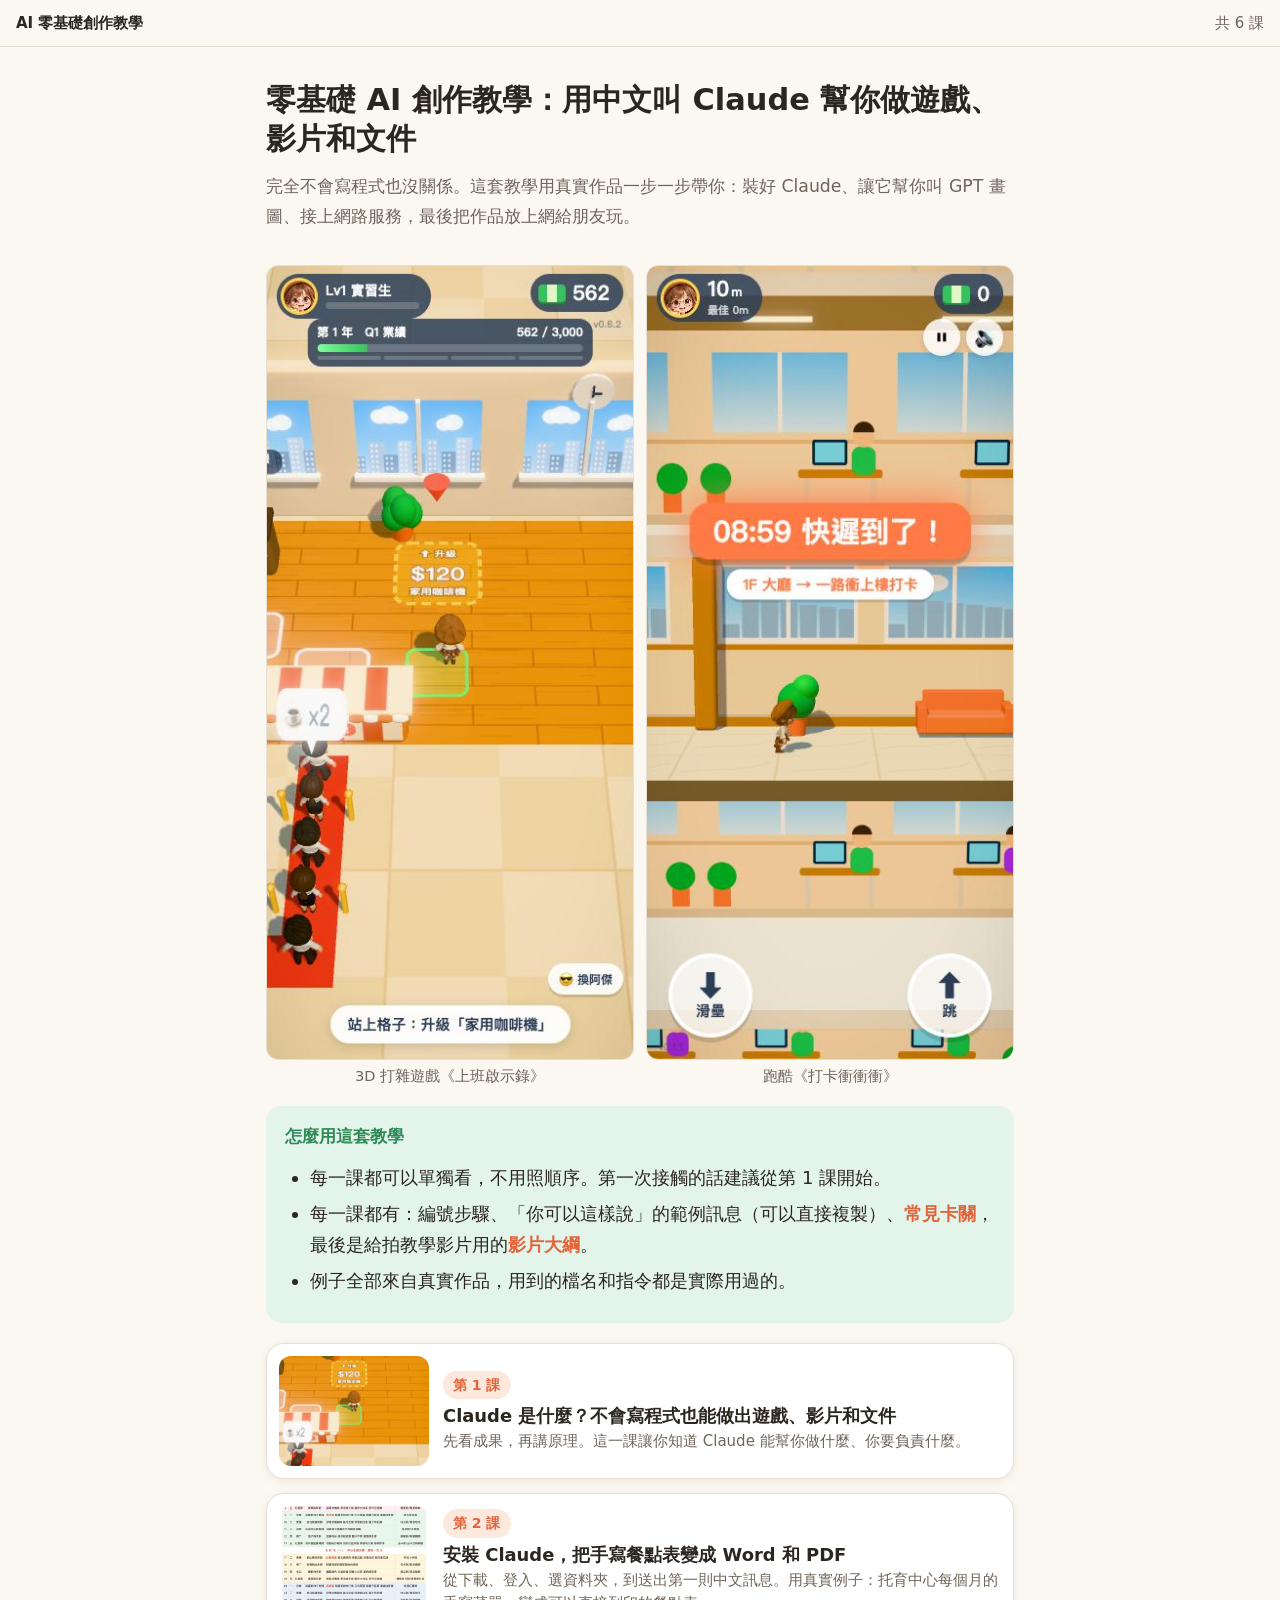
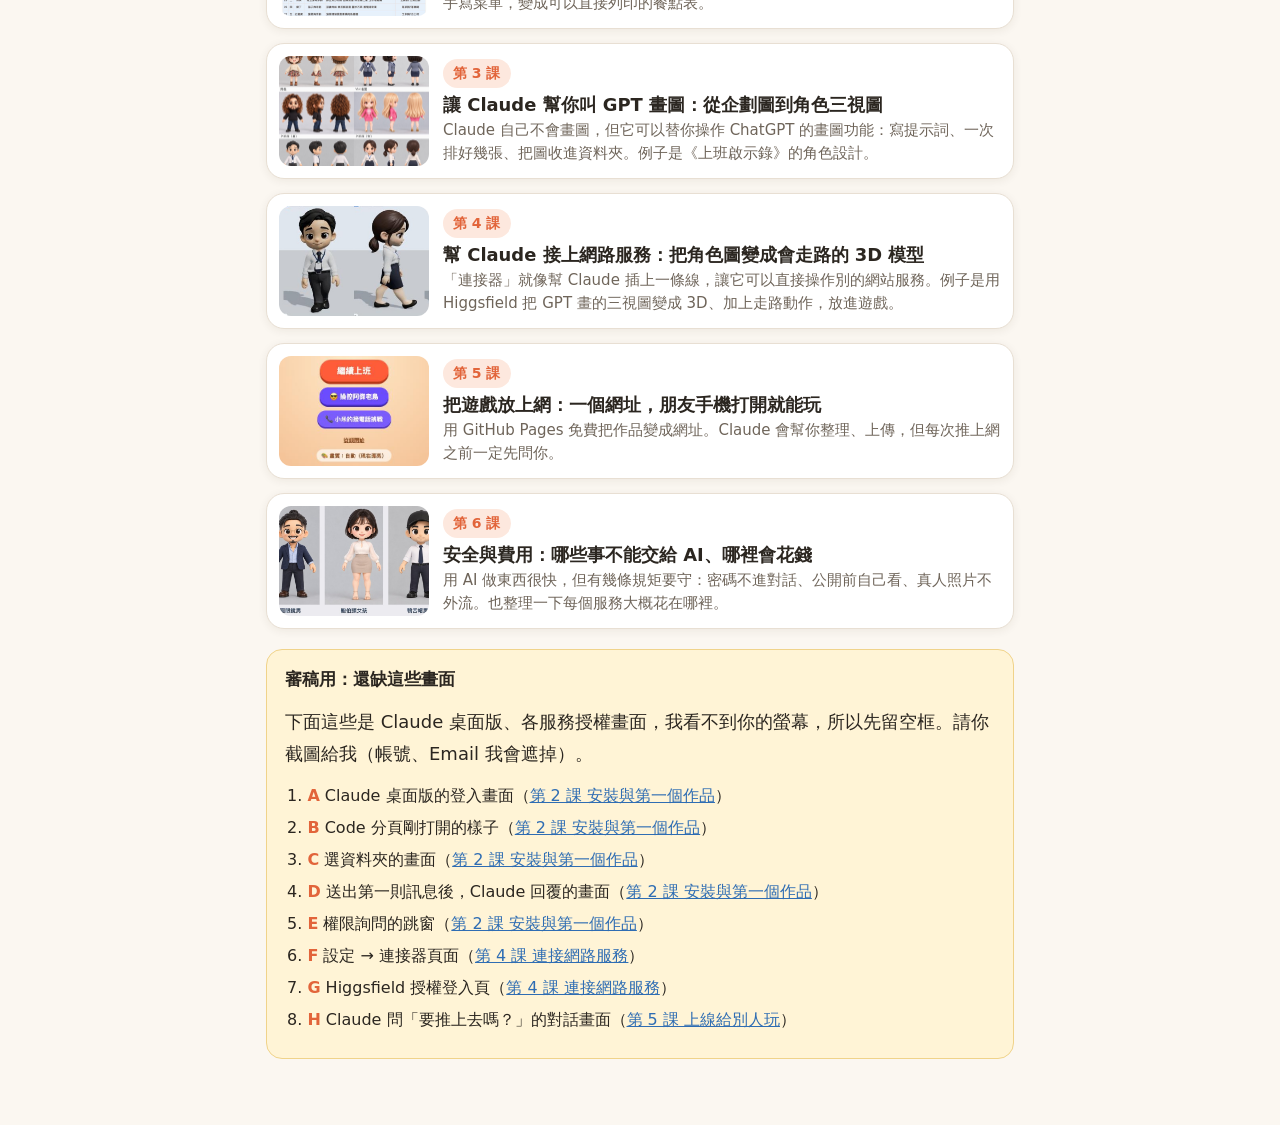
==== index.html @ 7316ba11 "AI 零基礎創作教學初稿：目錄＋六課（安裝、叫 GPT 畫圖、連接網路服務、上線、安全與費用），md 原稿、網頁、手機版審稿截圖 Co-Authored-By: Claude Opus 5.5 <no" ====
<!doctype html>
<html lang="zh-Hant">
<head>
<meta charset="utf-8">
<meta name="viewport" content="width=device-width, initial-scale=1">
<title>零基礎 AI 創作教學：用中文叫 Claude 幫你做遊戲、影片和文件</title>
<meta name="description" content="完全不會寫程式也沒關係。這套教學用真實作品一步一步帶你：裝好 Claude、讓它幫你叫 GPT 畫圖、接上網路服務，最後把作品放上網給朋友玩。">
<link rel="stylesheet" href="style.css">
</head>
<body>
<header class="top"><a href="index.html">AI 零基礎創作教學</a><span>共 6 課</span></header>
<main>
<div class="hero"><h1>零基礎 AI 創作教學：用中文叫 Claude 幫你做遊戲、影片和文件</h1><p class="lead">完全不會寫程式也沒關係。這套教學用真實作品一步一步帶你：裝好 Claude、讓它幫你叫 GPT 畫圖、接上網路服務，最後把作品放上網給朋友玩。</p></div>
<div class="figs n2"><figure class="phone"><a href="img/live-apocalypse-play.jpg" target="_blank"><img src="img/live-apocalypse-play.jpg" alt="3D 打雜遊戲《上班啟示錄》" loading="lazy"></a><figcaption>3D 打雜遊戲《上班啟示錄》</figcaption></figure><figure class="phone"><a href="img/live-sidescroller-play.jpg" target="_blank"><img src="img/live-sidescroller-play.jpg" alt="跑酷《打卡衝衝衝》" loading="lazy"></a><figcaption>跑酷《打卡衝衝衝》</figcaption></figure></div>
<div class="box tip"><div class="boxtitle">怎麼用這套教學</div><ul><li>每一課都可以單獨看，不用照順序。第一次接觸的話建議從第 1 課開始。</li><li>每一課都有：編號步驟、「你可以這樣說」的範例訊息（可以直接複製）、<strong>常見卡關</strong>，最後是給拍教學影片用的<strong>影片大綱</strong>。</li><li>例子全部來自真實作品，用到的檔名和指令都是實際用過的。</li></ul></div>
<div class="lessons"><a class="lesson" href="01-這是什麼.html"><img src="img/live-apocalypse-play.jpg" alt="" loading="lazy"><div><div class="kicker">第 1 課</div><div class="lt">Claude 是什麼？不會寫程式也能做出遊戲、影片和文件</div><div class="ld">先看成果，再講原理。這一課讓你知道 Claude 能幫你做什麼、你要負責什麼。</div></div></a><a class="lesson" href="02-安裝與登入.html"><img src="img/menu-result.jpg" alt="" loading="lazy"><div><div class="kicker">第 2 課</div><div class="lt">安裝 Claude，把手寫餐點表變成 Word 和 PDF</div><div class="ld">從下載、登入、選資料夾，到送出第一則中文訊息。用真實例子：托育中心每個月的手寫菜單，變成可以直接列印的餐點表。</div></div></a><a class="lesson" href="03-操控GPT畫圖.html"><img src="img/characters.jpg" alt="" loading="lazy"><div><div class="kicker">第 3 課</div><div class="lt">讓 Claude 幫你叫 GPT 畫圖：從企劃圖到角色三視圖</div><div class="ld">Claude 自己不會畫圖，但它可以替你操作 ChatGPT 的畫圖功能：寫提示詞、一次排好幾張、把圖收進資料夾。例子是《上班啟示錄》的角色設計。</div></div></a><a class="lesson" href="04-連接網路服務.html"><img src="img/walk3d.jpg" alt="" loading="lazy"><div><div class="kicker">第 4 課</div><div class="lt">幫 Claude 接上網路服務：把角色圖變成會走路的 3D 模型</div><div class="ld">「連接器」就像幫 Claude 插上一條線，讓它可以直接操作別的網站服務。例子是用 Higgsfield 把 GPT 畫的三視圖變成 3D、加上走路動作，放進遊戲。</div></div></a><a class="lesson" href="05-上線給別人玩.html"><img src="img/live-apocalypse-cover.jpg" alt="" loading="lazy"><div><div class="kicker">第 5 課</div><div class="lt">把遊戲放上網：一個網址，朋友手機打開就能玩</div><div class="ld">用 GitHub Pages 免費把作品變成網址。Claude 會幫你整理、上傳，但每次推上網之前一定先問你。</div></div></a><a class="lesson" href="06-安全與費用.html"><img src="img/spare-characters.jpg" alt="" loading="lazy"><div><div class="kicker">第 6 課</div><div class="lt">安全與費用：哪些事不能交給 AI、哪裡會花錢</div><div class="ld">用 AI 做東西很快，但有幾條規矩要守：密碼不進對話、公開前自己看、真人照片不外流。也整理一下每個服務大概花在哪裡。</div></div></a></div>
<section class="box warn review"><div class="boxtitle">審稿用：還缺這些畫面</div><p>下面這些是 Claude 桌面版、各服務授權畫面，我看不到你的螢幕，所以先留空框。請你截圖給我（帳號、Email 我會遮掉）。</p><ol><li><strong>A</strong> Claude 桌面版的登入畫面（<a href="02-安裝與登入.html">第 2 課 安裝與第一個作品</a>）</li><li><strong>B</strong> Code 分頁剛打開的樣子（<a href="02-安裝與登入.html">第 2 課 安裝與第一個作品</a>）</li><li><strong>C</strong> 選資料夾的畫面（<a href="02-安裝與登入.html">第 2 課 安裝與第一個作品</a>）</li><li><strong>D</strong> 送出第一則訊息後，Claude 回覆的畫面（<a href="02-安裝與登入.html">第 2 課 安裝與第一個作品</a>）</li><li><strong>E</strong> 權限詢問的跳窗（<a href="02-安裝與登入.html">第 2 課 安裝與第一個作品</a>）</li><li><strong>F</strong> 設定 → 連接器頁面（<a href="04-連接網路服務.html">第 4 課 連接網路服務</a>）</li><li><strong>G</strong> Higgsfield 授權登入頁（<a href="04-連接網路服務.html">第 4 課 連接網路服務</a>）</li><li><strong>H</strong> Claude 問「要推上去嗎？」的對話畫面（<a href="05-上線給別人玩.html">第 5 課 上線給別人玩</a>）</li></ol></section>
</main>
<script>
document.querySelectorAll('.copy').forEach(b=>b.addEventListener('click',()=>{
  const box=b.parentElement, t=(box.querySelector('code')||box.querySelector('.saytext')).innerText;
  navigator.clipboard&&navigator.clipboard.writeText(t).then(()=>{b.textContent='已複製';setTimeout(()=>b.textContent='複製',1500)});
}));
</script>
</body>
</html>
---- style.css ----
:root {
  --bg: #fbf7f1;
  --paper: #ffffff;
  --ink: #2b2620;
  --muted: #6f655a;
  --line: #e8dfd3;
  --accent: #e2643a;
  --accent-soft: #fde8de;
  --blue: #2f6db3;
  --blue-soft: #e5effa;
  --green: #2f8a57;
  --green-soft: #e3f4ea;
  --yellow-soft: #fff4d6;
  --yellow-line: #f0d38a;
  --red: #c83a2f;
  --red-soft: #fde6e3;
  --code-bg: #2a2723;
  --code-ink: #f4ede4;
  --shadow: 0 2px 10px rgba(60, 40, 20, .07);
}
@media (prefers-color-scheme: dark) {
  :root:not([data-theme="light"]) {
    --bg: #1c1a17; --paper: #26231f; --ink: #f1ebe3; --muted: #b3a89b; --line: #3a352f;
    --accent: #ff8a5e; --accent-soft: #3d2a22; --blue: #8cb8ec; --blue-soft: #1f2b3a;
    --green: #7fd1a0; --green-soft: #1d3127; --yellow-soft: #352e1c; --yellow-line: #6b5a2a;
    --red: #ff8f84; --red-soft: #3b2220; --code-bg: #12110f; --shadow: none;
  }
}
:root[data-theme="dark"] {
  --bg: #1c1a17; --paper: #26231f; --ink: #f1ebe3; --muted: #b3a89b; --line: #3a352f;
  --accent: #ff8a5e; --accent-soft: #3d2a22; --blue: #8cb8ec; --blue-soft: #1f2b3a;
  --green: #7fd1a0; --green-soft: #1d3127; --yellow-soft: #352e1c; --yellow-line: #6b5a2a;
  --red: #ff8f84; --red-soft: #3b2220; --code-bg: #12110f; --shadow: none;
}

* { box-sizing: border-box; }
html { -webkit-text-size-adjust: 100%; scroll-behavior: smooth; }
body {
  margin: 0; background: var(--bg); color: var(--ink);
  font: 18px/1.75 "PingFang TC", "Noto Sans TC", "Microsoft JhengHei", system-ui, sans-serif;
}
main { max-width: 780px; margin: 0 auto; padding: 0 16px 48px; }
a { color: var(--blue); }
img { max-width: 100%; display: block; }
code { font-family: ui-monospace, Menlo, monospace; font-size: .86em; background: var(--accent-soft); padding: .1em .35em; border-radius: 5px; overflow-wrap: anywhere; }
strong { color: var(--accent); }
h2 { font-size: 1.45rem; margin: 2.2em 0 .6em; line-height: 1.35; }
h3 { font-size: 1.2rem; margin: 0; line-height: 1.4; }
p { margin: .7em 0; }
ul, ol { padding-left: 1.4em; margin: .6em 0; }
li { margin: .25em 0; }
blockquote { margin: 1em 0; padding: .6em 1em; border-left: 4px solid var(--line); color: var(--muted); }

.top {
  position: sticky; top: 0; z-index: 5; display: flex; justify-content: space-between; gap: 12px;
  padding: 10px 16px; background: color-mix(in srgb, var(--bg) 92%, transparent); backdrop-filter: blur(8px);
  border-bottom: 1px solid var(--line); font-size: 15px;
}
.top a { color: var(--ink); font-weight: 700; text-decoration: none; }
.top span { color: var(--muted); }

.hero { padding: 28px 0 8px; }
.hero h1 { font-size: 1.9rem; line-height: 1.3; margin: .15em 0 .3em; }
.kicker { display: inline-block; font-size: 14px; font-weight: 700; color: var(--accent); background: var(--accent-soft); padding: 2px 10px; border-radius: 99px; }
.lead { font-size: 1.08rem; color: var(--muted); }
.meta { font-size: 15px; color: var(--muted); }

.toc { background: var(--paper); border: 1px solid var(--line); border-radius: 14px; padding: 10px 16px; margin: 12px 0 8px; box-shadow: var(--shadow); font-size: 16px; }
.toc summary { cursor: pointer; font-weight: 700; }
.toc ol { margin: .5em 0; }

.figs { display: grid; gap: 12px; margin: 14px 0; align-items: start; }
.figs.n2 { grid-template-columns: 1fr 1fr; }
.figs.n3 { grid-template-columns: 1fr 1fr 1fr; }
figure { margin: 0; }
figure img { width: 100%; border-radius: 12px; border: 1px solid var(--line); background: var(--paper); }
figure.phone { max-width: 300px; margin: 0 auto; }
.figs.n2 figure.phone, .figs.n3 figure.phone { max-width: none; }
figcaption { font-size: 14.5px; color: var(--muted); margin-top: 6px; line-height: 1.5; text-align: center; }

.step { background: var(--paper); border: 1px solid var(--line); border-radius: 18px; padding: 18px 18px 10px; margin: 18px 0; box-shadow: var(--shadow); scroll-margin-top: 56px; }
.stephead { display: flex; gap: 12px; align-items: center; margin-bottom: 4px; }
.num { flex: none; width: 38px; height: 38px; border-radius: 50%; background: var(--accent); color: #fff; font-weight: 800; font-size: 19px; display: grid; place-items: center; }

.box { border-radius: 16px; padding: 14px 18px; margin: 18px 0; border: 1px solid var(--line); background: var(--paper); scroll-margin-top: 56px; }
.boxtitle { font-weight: 800; font-size: 1.08rem; margin-bottom: 4px; }
.learn { background: var(--blue-soft); border-color: transparent; }
.tip { background: var(--green-soft); border-color: transparent; }
.tip .boxtitle { color: var(--green); }
.warn { background: var(--yellow-soft); border-color: var(--yellow-line); }
.stuck { background: var(--red-soft); border-color: transparent; }
.stuck .boxtitle { color: var(--red); font-size: 1.25rem; }
.stuck dl, .stuck p { margin: .5em 0; }
.video { background: var(--paper); border: 2px dashed var(--line); }
.video .boxtitle { font-size: 1.25rem; }
.video .table td:first-child { white-space: nowrap; font-weight: 700; }

.say { position: relative; background: var(--paper); border: 2px solid var(--accent); border-radius: 16px; padding: 12px 16px; margin: 14px 0; }
.saylabel { font-size: 14px; font-weight: 800; color: var(--accent); }
.saytext { margin: .3em 0 .2em; font-size: 1.05rem; }
.copy { position: absolute; top: 10px; right: 10px; font: inherit; font-size: 13px; padding: 3px 10px; border-radius: 99px; border: 1px solid var(--line); background: var(--bg); color: var(--ink); cursor: pointer; }

.code { position: relative; margin: 12px 0; }
.code pre { margin: 0; background: var(--code-bg); color: var(--code-ink); padding: 14px 16px; border-radius: 12px; overflow-x: auto; font-size: 14px; line-height: 1.6; }
.code pre code { background: none; padding: 0; color: inherit; word-break: normal; white-space: pre-wrap; }
.code .copy { background: #3b3732; color: #f4ede4; border-color: #555; }

.chat { background: var(--bg); border: 1px solid var(--line); border-radius: 16px; padding: 12px; margin: 14px 0; display: flex; flex-direction: column; gap: 8px; }
.bubble { max-width: 88%; padding: 8px 12px; border-radius: 14px; font-size: 16px; line-height: 1.6; }
.bubble .who { display: block; font-size: 12px; font-weight: 800; opacity: .7; }
.bubble.me { align-self: flex-end; background: var(--accent); color: #fff; border-bottom-right-radius: 4px; }
.bubble.me strong { color: #fff; }
.bubble.ai { align-self: flex-start; background: var(--paper); border: 1px solid var(--line); border-bottom-left-radius: 4px; }
.chatcap { font-size: 13px; color: var(--muted); text-align: center; }

.flow { display: flex; align-items: stretch; gap: 0; margin: 16px 0 6px; flex-wrap: nowrap; }
.node { flex: 1 1 0; min-width: 0; background: var(--paper); border: 1px solid var(--line); border-radius: 14px; padding: 10px 8px; text-align: center; box-shadow: var(--shadow); }
.node .icon { font-size: 28px; line-height: 1.2; }
.nt { font-weight: 800; font-size: 15.5px; line-height: 1.35; margin-top: 4px; }
.nd { font-size: 13.5px; color: var(--muted); line-height: 1.45; margin-top: 2px; }
.arrow { flex: none; width: 22px; position: relative; }
.arrow::after { content: "›"; position: absolute; inset: 0; display: grid; place-items: center; font-size: 28px; color: var(--accent); font-weight: 800; }
.flowcap { font-size: 14.5px; color: var(--muted); text-align: center; margin-bottom: 14px; }

.cards { display: grid; grid-template-columns: 1fr 1fr; gap: 10px; margin: 14px 0; }
.card { display: flex; gap: 10px; background: var(--paper); border: 1px solid var(--line); border-radius: 14px; padding: 12px; }
.card .icon { font-size: 26px; line-height: 1.2; }
.card .nt { margin-top: 0; }

.shot { border: 2px dashed var(--accent); border-radius: 14px; padding: 14px 16px; margin: 14px 0; background: repeating-linear-gradient(135deg, transparent 0 12px, var(--accent-soft) 12px 24px); }
.shotcode { display: inline-block; font-size: 13px; font-weight: 800; color: #fff; background: var(--accent); border-radius: 99px; padding: 1px 10px; }
.shottitle { font-weight: 800; margin-top: 6px; }
.shotbody { font-size: 15px; color: var(--muted); }
.shotbody p { margin: .3em 0; }

.table { overflow-x: auto; margin: 12px 0; }
table { border-collapse: collapse; width: 100%; font-size: 15.5px; line-height: 1.55; background: var(--paper); }
th, td { border: 1px solid var(--line); padding: 7px 10px; text-align: left; vertical-align: top; }
th { background: var(--accent-soft); }

.compare { display: grid; grid-template-columns: 1fr auto 1fr auto 1.4fr; gap: 8px; align-items: center; margin: 14px 0; }
.compare .cbox { background: var(--paper); border: 1px solid var(--line); border-radius: 12px; padding: 10px; font-size: 14px; line-height: 1.55; height: 100%; }
.compare .cbox b { display: block; font-size: 14px; margin-bottom: 4px; }
.compare .locked { display: grid; place-items: center; text-align: center; background: repeating-linear-gradient(135deg, var(--paper) 0 10px, var(--line) 10px 20px); color: var(--muted); }
.compare .locked .lock { font-size: 34px; }
.compare .carrow { font-size: 26px; color: var(--accent); font-weight: 800; }
.compare figure img { border-radius: 10px; }

.views { display: grid; grid-template-columns: repeat(4, 1fr); gap: 6px; margin: 12px 0; }
.views div { aspect-ratio: 400 / 675; border-radius: 10px; border: 1px solid var(--line); background-size: 300% 100%; background-repeat: no-repeat; position: relative; }
.views span { position: absolute; left: 0; right: 0; bottom: 0; font-size: 12.5px; text-align: center; background: rgba(0,0,0,.55); color: #fff; border-radius: 0 0 10px 10px; padding: 2px 0; }
.views .mirror { transform: scaleX(-1); }
.views .mirror span { transform: scaleX(-1); }

.lessons { display: grid; gap: 14px; margin: 20px 0; }
.lesson { display: grid; grid-template-columns: 150px 1fr; gap: 14px; align-items: center; background: var(--paper); border: 1px solid var(--line); border-radius: 18px; padding: 12px; text-decoration: none; color: var(--ink); box-shadow: var(--shadow); }
.lesson img { width: 150px; height: 110px; object-fit: cover; border-radius: 12px; }
.lt { font-weight: 800; font-size: 1.12rem; line-height: 1.4; margin: 4px 0 2px; }
.ld { font-size: 15px; color: var(--muted); line-height: 1.55; }
.review ol { font-size: 16px; }

.pager { display: flex; justify-content: space-between; gap: 10px; margin: 32px 0 0; font-size: 16px; }
.pager a { flex: 1; text-decoration: none; background: var(--paper); border: 1px solid var(--line); border-radius: 14px; padding: 12px 14px; color: var(--ink); font-weight: 700; }
.pager .next { text-align: right; }

@media (max-width: 600px) {
  body { font-size: 17px; }
  .hero h1 { font-size: 1.6rem; }
  .step { padding: 14px 14px 6px; border-radius: 16px; }
  .figs.n3 { grid-template-columns: 1fr 1fr; }
  .flow { flex-direction: column; }
  .node { display: grid; grid-template-columns: 40px 1fr; text-align: left; column-gap: 8px; padding: 8px 12px; }
  .node .icon { grid-row: span 2; align-self: center; text-align: center; }
  .node .nt { margin-top: 0; }
  .arrow { width: auto; height: 20px; }
  .arrow::after { content: "⌄"; font-size: 24px; line-height: 0; }
  .cards { grid-template-columns: 1fr; }
  .compare { grid-template-columns: 1fr; }
  .compare .carrow { transform: rotate(90deg); justify-self: center; line-height: 1; }
  .lesson { grid-template-columns: 96px 1fr; gap: 10px; }
  .lesson img { width: 96px; height: 96px; }
  .video .table thead { display: none; }
  .video table, .video tbody, .video tr, .video td { display: block; border: 0; background: none; }
  .video tr { border-top: 1px solid var(--line); padding: 10px 0; }
  .video td { padding: 1px 0; }
  .video td::before { content: attr(data-label) "："; font-weight: 700; color: var(--muted); font-size: 14px; }
  .video .table td:first-child { font-size: 15px; color: var(--accent); }
  .video .table td:first-child::before { content: "鏡頭 "; color: var(--accent); }
  .pager { flex-direction: column; }
  .pager .next { text-align: left; }
}
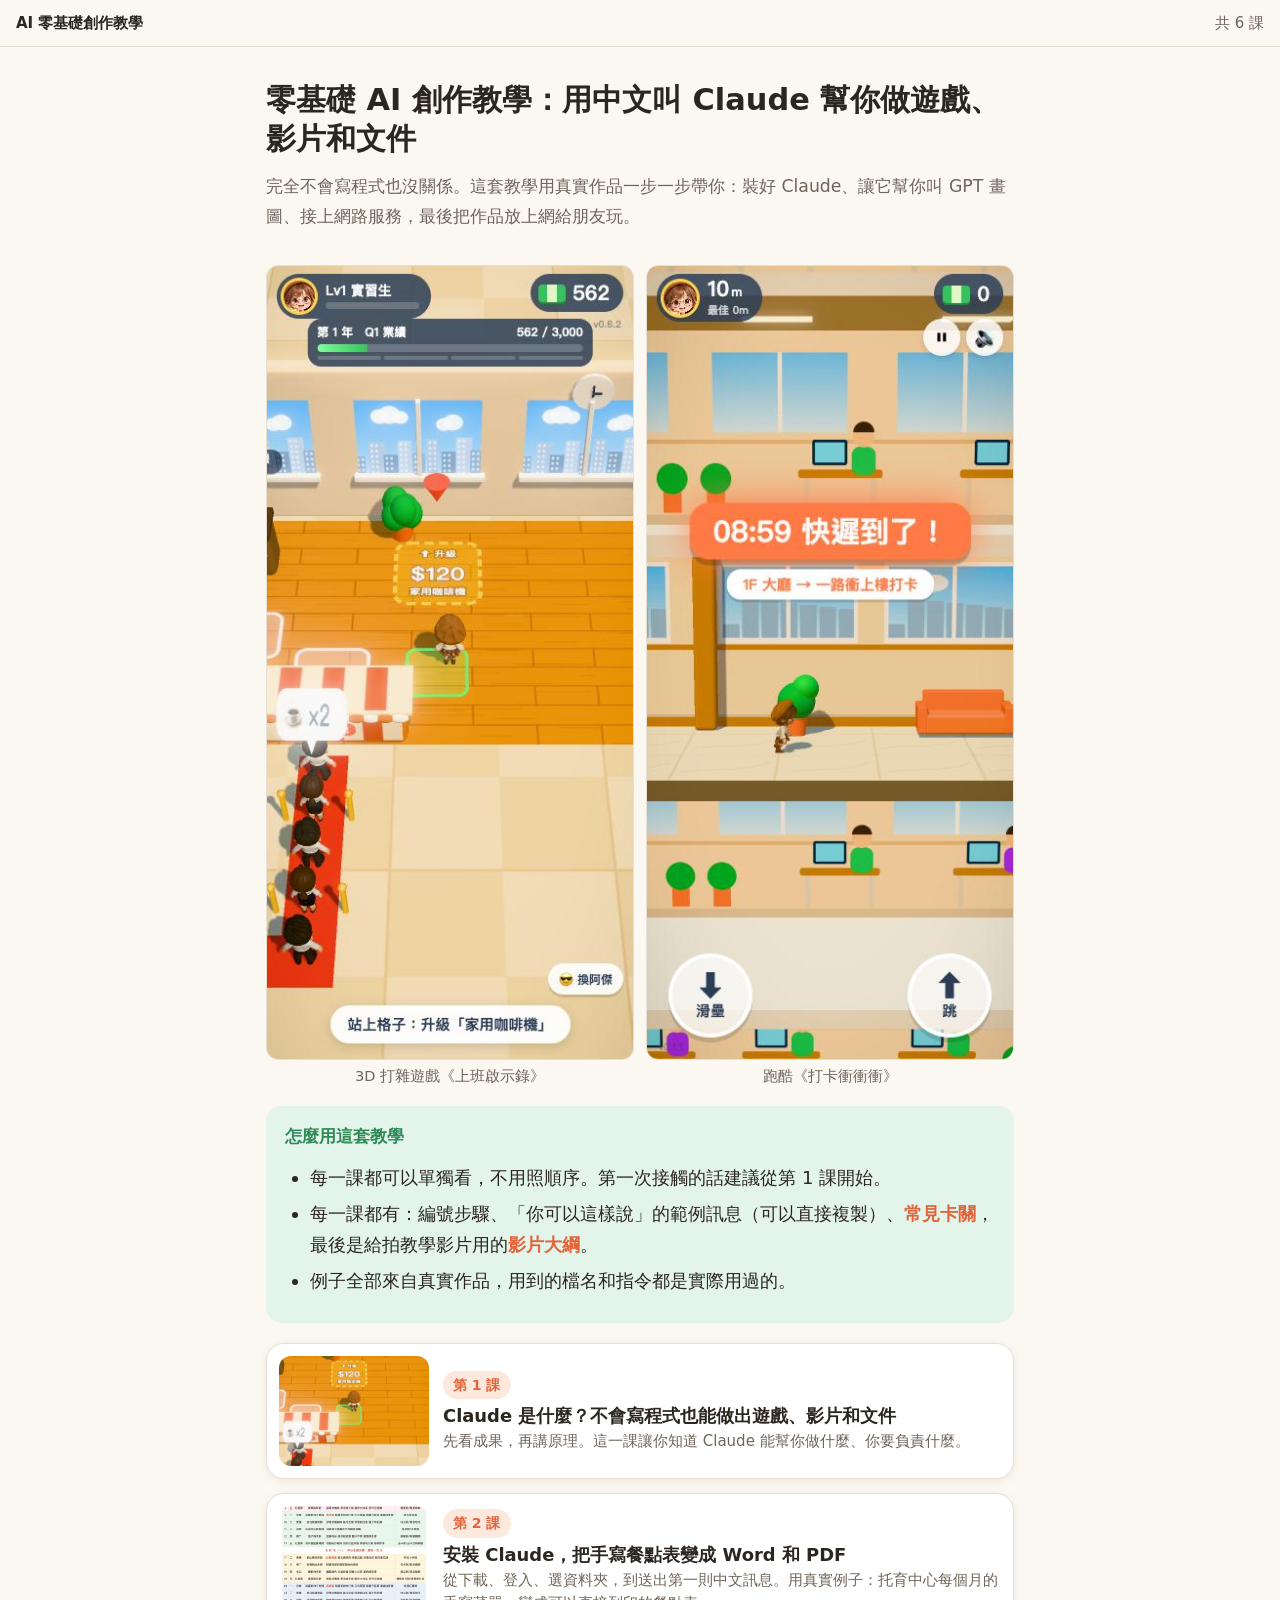
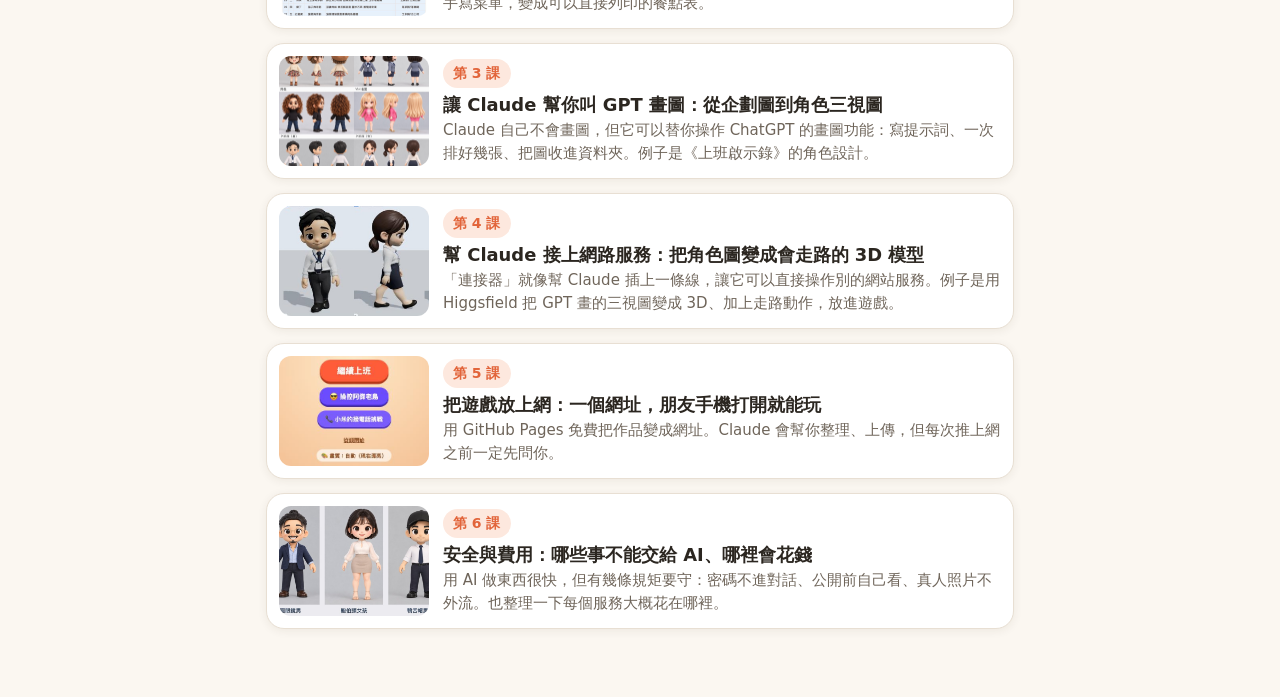
==== commit 4a1a277b: "補上 8 張 app 畫面示意圖（程式畫的：登入、Code 分頁、選資料夾、第一則訊息、權限詢問、連接器、Higgsfield 授權、推上去前先問），取代待補截圖框 Co-Authored-By: C" ====
--- a/index.html
+++ b/index.html
@@ -14,7 +14,7 @@
 <div class="figs n2"><figure class="phone"><a href="img/live-apocalypse-play.jpg" target="_blank"><img src="img/live-apocalypse-play.jpg" alt="3D 打雜遊戲《上班啟示錄》" loading="lazy"></a><figcaption>3D 打雜遊戲《上班啟示錄》</figcaption></figure><figure class="phone"><a href="img/live-sidescroller-play.jpg" target="_blank"><img src="img/live-sidescroller-play.jpg" alt="跑酷《打卡衝衝衝》" loading="lazy"></a><figcaption>跑酷《打卡衝衝衝》</figcaption></figure></div>
 <div class="box tip"><div class="boxtitle">怎麼用這套教學</div><ul><li>每一課都可以單獨看，不用照順序。第一次接觸的話建議從第 1 課開始。</li><li>每一課都有：編號步驟、「你可以這樣說」的範例訊息（可以直接複製）、<strong>常見卡關</strong>，最後是給拍教學影片用的<strong>影片大綱</strong>。</li><li>例子全部來自真實作品，用到的檔名和指令都是實際用過的。</li></ul></div>
 <div class="lessons"><a class="lesson" href="01-這是什麼.html"><img src="img/live-apocalypse-play.jpg" alt="" loading="lazy"><div><div class="kicker">第 1 課</div><div class="lt">Claude 是什麼？不會寫程式也能做出遊戲、影片和文件</div><div class="ld">先看成果，再講原理。這一課讓你知道 Claude 能幫你做什麼、你要負責什麼。</div></div></a><a class="lesson" href="02-安裝與登入.html"><img src="img/menu-result.jpg" alt="" loading="lazy"><div><div class="kicker">第 2 課</div><div class="lt">安裝 Claude，把手寫餐點表變成 Word 和 PDF</div><div class="ld">從下載、登入、選資料夾，到送出第一則中文訊息。用真實例子：托育中心每個月的手寫菜單，變成可以直接列印的餐點表。</div></div></a><a class="lesson" href="03-操控GPT畫圖.html"><img src="img/characters.jpg" alt="" loading="lazy"><div><div class="kicker">第 3 課</div><div class="lt">讓 Claude 幫你叫 GPT 畫圖：從企劃圖到角色三視圖</div><div class="ld">Claude 自己不會畫圖，但它可以替你操作 ChatGPT 的畫圖功能：寫提示詞、一次排好幾張、把圖收進資料夾。例子是《上班啟示錄》的角色設計。</div></div></a><a class="lesson" href="04-連接網路服務.html"><img src="img/walk3d.jpg" alt="" loading="lazy"><div><div class="kicker">第 4 課</div><div class="lt">幫 Claude 接上網路服務：把角色圖變成會走路的 3D 模型</div><div class="ld">「連接器」就像幫 Claude 插上一條線，讓它可以直接操作別的網站服務。例子是用 Higgsfield 把 GPT 畫的三視圖變成 3D、加上走路動作，放進遊戲。</div></div></a><a class="lesson" href="05-上線給別人玩.html"><img src="img/live-apocalypse-cover.jpg" alt="" loading="lazy"><div><div class="kicker">第 5 課</div><div class="lt">把遊戲放上網：一個網址，朋友手機打開就能玩</div><div class="ld">用 GitHub Pages 免費把作品變成網址。Claude 會幫你整理、上傳，但每次推上網之前一定先問你。</div></div></a><a class="lesson" href="06-安全與費用.html"><img src="img/spare-characters.jpg" alt="" loading="lazy"><div><div class="kicker">第 6 課</div><div class="lt">安全與費用：哪些事不能交給 AI、哪裡會花錢</div><div class="ld">用 AI 做東西很快，但有幾條規矩要守：密碼不進對話、公開前自己看、真人照片不外流。也整理一下每個服務大概花在哪裡。</div></div></a></div>
-<section class="box warn review"><div class="boxtitle">審稿用：還缺這些畫面</div><p>下面這些是 Claude 桌面版、各服務授權畫面，我看不到你的螢幕，所以先留空框。請你截圖給我（帳號、Email 我會遮掉）。</p><ol><li><strong>A</strong> Claude 桌面版的登入畫面（<a href="02-安裝與登入.html">第 2 課 安裝與第一個作品</a>）</li><li><strong>B</strong> Code 分頁剛打開的樣子（<a href="02-安裝與登入.html">第 2 課 安裝與第一個作品</a>）</li><li><strong>C</strong> 選資料夾的畫面（<a href="02-安裝與登入.html">第 2 課 安裝與第一個作品</a>）</li><li><strong>D</strong> 送出第一則訊息後，Claude 回覆的畫面（<a href="02-安裝與登入.html">第 2 課 安裝與第一個作品</a>）</li><li><strong>E</strong> 權限詢問的跳窗（<a href="02-安裝與登入.html">第 2 課 安裝與第一個作品</a>）</li><li><strong>F</strong> 設定 → 連接器頁面（<a href="04-連接網路服務.html">第 4 課 連接網路服務</a>）</li><li><strong>G</strong> Higgsfield 授權登入頁（<a href="04-連接網路服務.html">第 4 課 連接網路服務</a>）</li><li><strong>H</strong> Claude 問「要推上去嗎？」的對話畫面（<a href="05-上線給別人玩.html">第 5 課 上線給別人玩</a>）</li></ol></section>
+
 </main>
 <script>
 document.querySelectorAll('.copy').forEach(b=>b.addEventListener('click',()=>{
